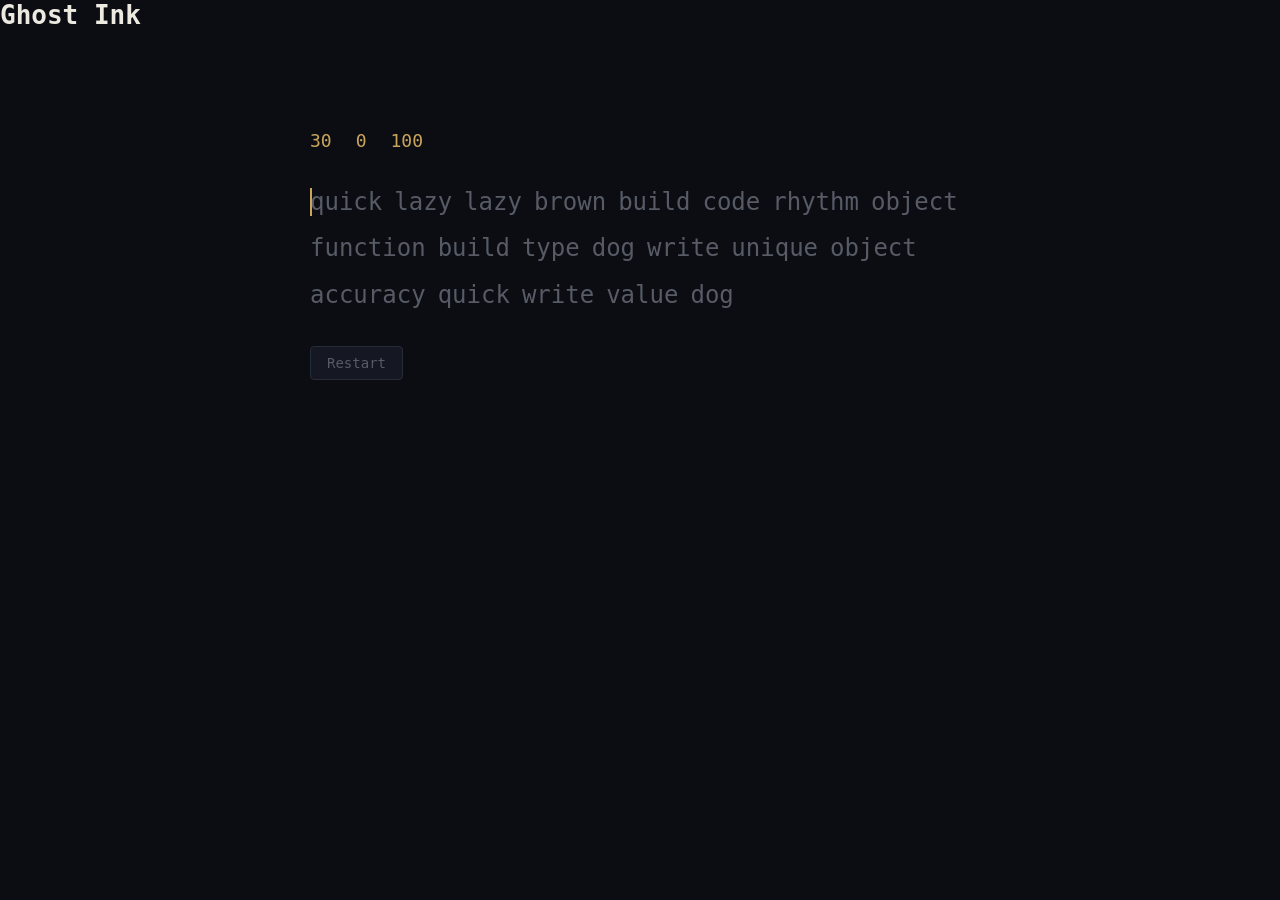
==== index.html @ 23d6d2f1 "feat: generate signature key from typing metrics using Web Crypto" ====
<!DOCTYPE html>
<html lang="en">
<head>
  <meta charset="UTF-8">
  <meta name="viewport" content="width=device-width, initial-scale=1.0">
  <title>Ghost Ink</title>
  <link rel="stylesheet" href="css/style.css">
</head>
<body>

  <header>
    <h1>Ghost Ink</h1>
  </header>

  <main>

    <div id="stats-bar">
      <span id="stat-time">30</span>
      <span id="stat-wpm">0</span>
      <span id="stat-accuracy">100</span>
    </div>

    <div id="wordsWrapper">
      <div id="words"></div>
      <div id="caret"></div>
    </div>

    <input type="text" id="wordsInput" autocomplete="off">

    <button id="restart-btn">Restart</button>

    <section id="results-panel" hidden>
      <p>WPM: <span id="result-wpm"></span></p>
      <p>Accuracy: <span id="result-accuracy"></span></p>
      <p>Consistency: <span id="result-consistency"></span></p>
      <p>Signature: <code id="signature-key"></code></p>
    </section>

  </main>

  <script src="js/words.js"></script>
  <script src="js/app.js"></script>

</body>
</html>
---- css/style.css ----
* {
  margin: 0;
  padding: 0;
  box-sizing: border-box;
}

body {
  background-color: #0b0d12;
  color: #ece9e1;
  font-family: monospace;
}

main {
  max-width: 700px;
  margin: 100px auto;
  padding: 0 20px;
}

#stats-bar {
  display: flex;
  gap: 24px;
  margin-bottom: 32px;
  font-size: 18px;
  color: #c9a55c;
}

#wordsWrapper {
  position: relative;
  margin-bottom: 24px;
}

#words {
  display: flex;
  flex-wrap: wrap;
  font-size: 24px;
  line-height: 1.6;
}

.word {
  margin-right: 12px;
  margin-bottom: 8px;
}

.char {
  color: #565b66;
}

.char.correct {
  color: #4ecdc4;
}

.char.incorrect {
  color: #d9534f;
}

#caret {
  position: absolute;
  width: 2px;
  height: 28px;
  background: #c9a55c;
  top: 0;
  left: 0;
  animation: blink 1s step-end infinite;
}

@keyframes blink {
  50% { opacity: 0; }
}

#wordsInput {
  position: absolute;
  opacity: 0;
  pointer-events: none;
}

button {
  font-family: inherit;
  font-size: 14px;
  color: #565b66;
  background: #151822;
  border: 1px solid #262b38;
  border-radius: 4px;
  padding: 8px 16px;
  cursor: pointer;
}

button:hover {
  color: #ece9e1;
  border-color: #565b66;
}

#results-panel {
  margin-top: 32px;
  padding: 20px;
  background: #151822;
  border: 1px solid #262b38;
  border-radius: 4px;
}

#results-panel p {
  margin-bottom: 8px;
  color: #565b66;
}

#results-panel span {
  color: #ece9e1;
  font-weight: bold;
}

.char.extra {
  opacity: 0.7;
}
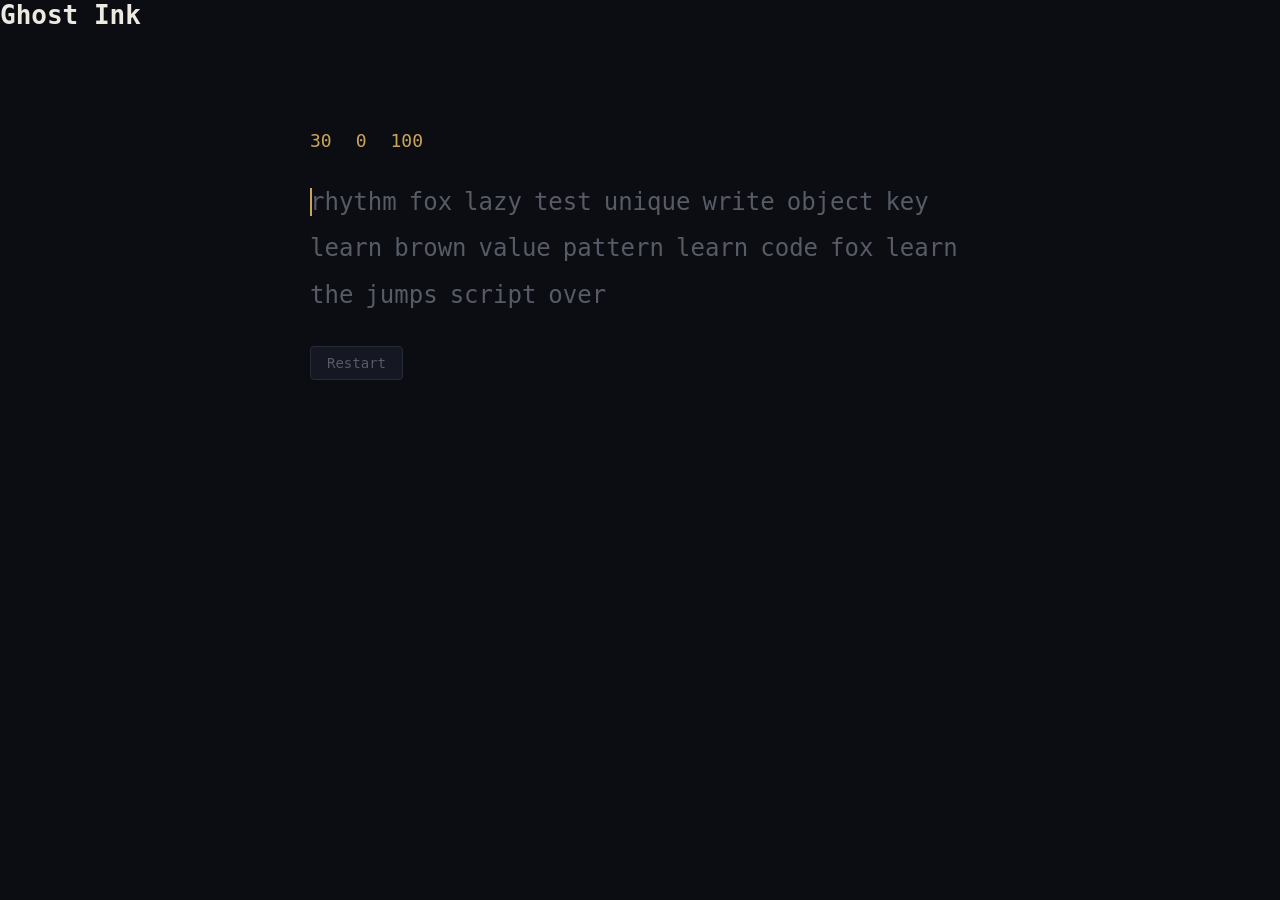
==== commit c0f8e238: "feat: storing typing sessions to IndexedDB" ====
--- a/index.html
+++ b/index.html
@@ -39,6 +39,7 @@
   </main>
 
   <script src="js/words.js"></script>
+  <script src="js/db.js"></script>
   <script src="js/app.js"></script>
 
 </body>
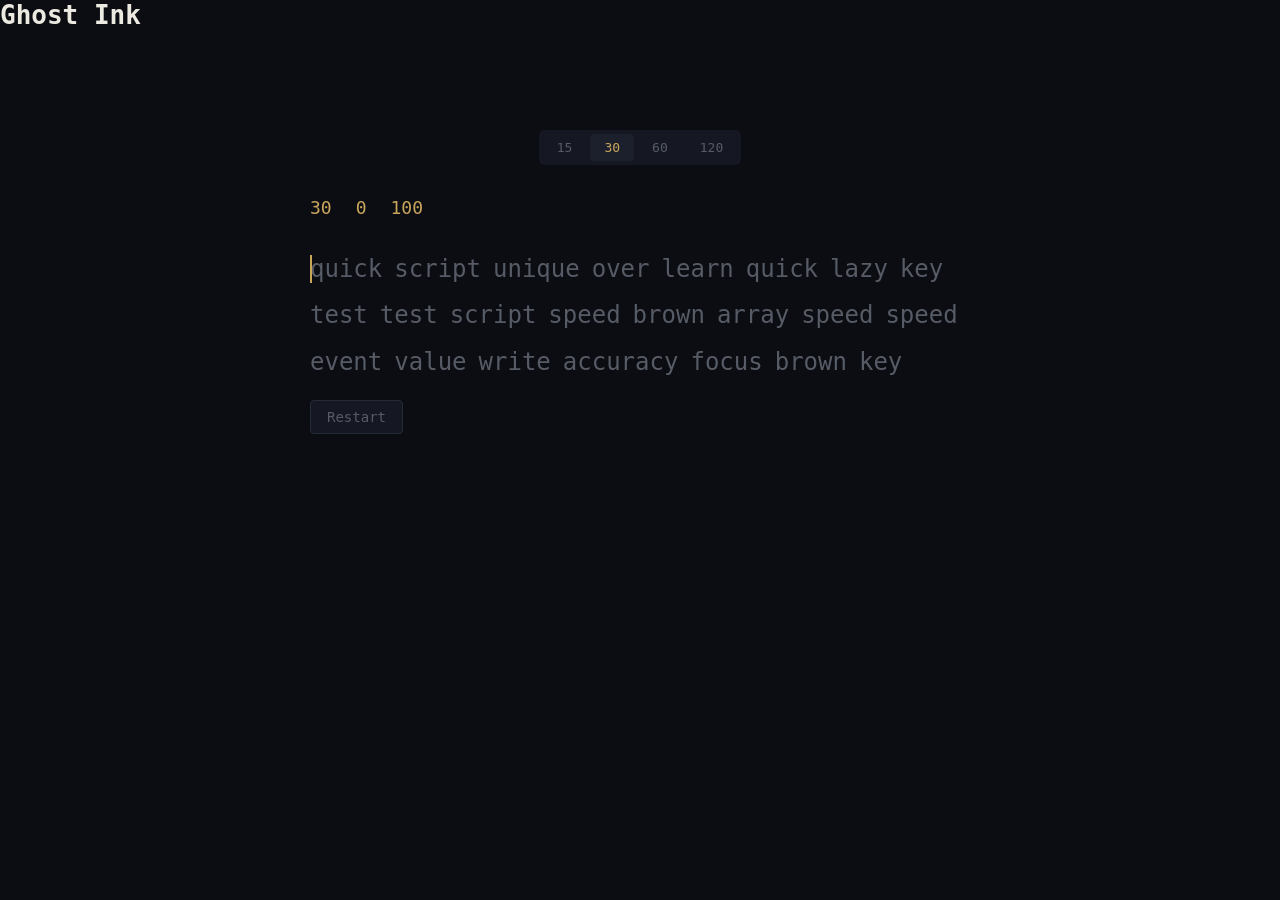
==== commit 7f821e86: "feat: Added scrolling functionality and variable time selection." ====
--- a/index.html
+++ b/index.html
@@ -14,6 +14,14 @@
 
   <main>
 
+    <div id="config-bar">
+      <button class="config-btn" data-time="15">15</button>
+      <button class="config-btn active" data-time="30">30</button>
+      <button class="config-btn" data-time="60">60</button>
+      <button class="config-btn" data-time="120">120</button>
+    </div>
+    
+    
     <div id="stats-bar">
       <span id="stat-time">30</span>
       <span id="stat-wpm">0</span>
--- a/css/style.css
+++ b/css/style.css
@@ -27,13 +27,17 @@
 #wordsWrapper {
   position: relative;
   margin-bottom: 24px;
+  height: 126px;
+  overflow: hidden;
 }
+
 
 #words {
   display: flex;
   flex-wrap: wrap;
   font-size: 24px;
   line-height: 1.6;
+  transition: transform 0.2s ease;
 }
 
 .word {
@@ -109,4 +113,29 @@
 
 .char.extra {
   opacity: 0.7;
+}
+
+#config-bar {
+  display: flex;
+  gap: 4px;
+  width: fit-content;
+  margin: 0 auto 32px;
+  background: #151822;
+  border-radius: 6px;
+  padding: 4px;
+}
+
+.config-btn {
+  border: none;
+  background: transparent;
+  padding: 6px 14px;
+  font-size: 13px;
+  color: #565b66;
+  cursor: pointer;
+  border-radius: 4px;
+}
+
+.config-btn.active {
+  color: #c9a55c;
+  background: #1c202c;
 }
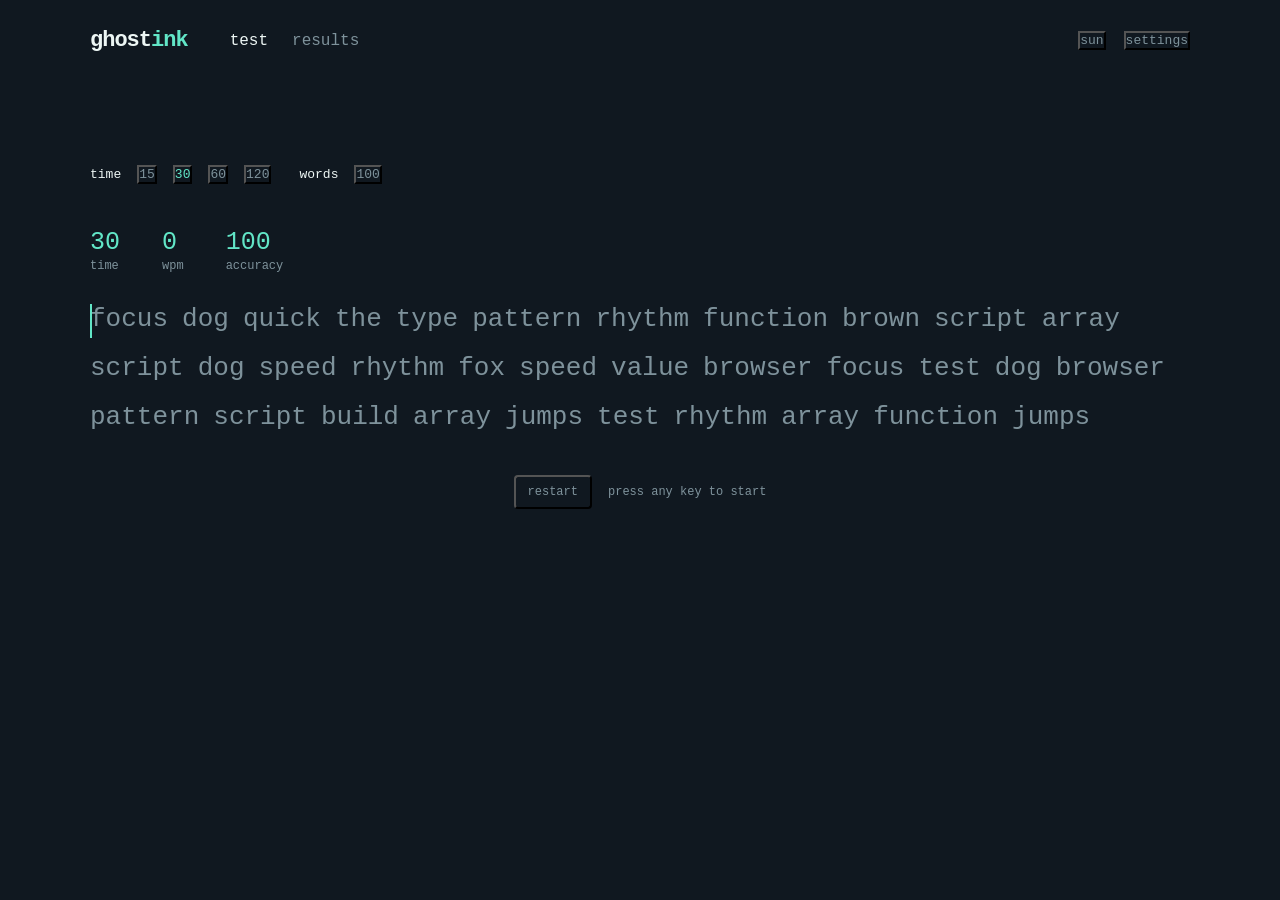
==== commit 39a243e5: "fix: Updated the UI with new Color palette." ====
--- a/index.html
+++ b/index.html
@@ -9,23 +9,40 @@
 <body>
 
   <header>
-    <h1>Ghost Ink</h1>
+    <div class="nav-shell">
+      <a class="brand" href="./">ghost<span>ink</span></a>
+      <nav aria-label="Primary navigation">
+        <a class="nav-link active" href="#test">test</a>
+        <a class="nav-link" href="#results-panel">results</a>
+      </nav>
+      <div class="nav-actions">
+        <button class="icon-btn" type="button" aria-label="Toggle theme">sun</button>
+        <button class="icon-btn" type="button" aria-label="Open settings">settings</button>
+      </div>
+    </div>
   </header>
 
-  <main>
+  <main id="test">
 
     <div id="config-bar">
-      <button class="config-btn" data-time="15">15</button>
-      <button class="config-btn active" data-time="30">30</button>
-      <button class="config-btn" data-time="60">60</button>
-      <button class="config-btn" data-time="120">120</button>
+      <div class="config-group" aria-label="Test duration">
+        <span class="config-label">time</span>
+        <button class="config-btn" data-time="15">15</button>
+        <button class="config-btn active" data-time="30">30</button>
+        <button class="config-btn" data-time="60">60</button>
+        <button class="config-btn" data-time="120">120</button>
+      </div>
+      <div class="config-group" aria-label="Word count">
+        <span class="config-label">words</span>
+        <button class="config-btn" type="button">100</button>
+      </div>
     </div>
     
     
     <div id="stats-bar">
-      <span id="stat-time">30</span>
-      <span id="stat-wpm">0</span>
-      <span id="stat-accuracy">100</span>
+      <div class="stat"><span class="stat-value" id="stat-time">30</span><span class="stat-label">time</span></div>
+      <div class="stat"><span class="stat-value" id="stat-wpm">0</span><span class="stat-label">wpm</span></div>
+      <div class="stat"><span class="stat-value" id="stat-accuracy">100</span><span class="stat-label">accuracy</span></div>
     </div>
 
     <div id="wordsWrapper">
@@ -35,9 +52,16 @@
 
     <input type="text" id="wordsInput" autocomplete="off">
 
-    <button id="restart-btn">Restart</button>
+    <div class="test-controls">
+      <button id="restart-btn" type="button" title="Restart test">restart</button>
+      <span class="hint">press any key to start</span>
+    </div>
 
     <section id="results-panel" hidden>
+      <div class="results-heading">
+        <span class="eyebrow">test complete</span>
+        <h2>your result</h2>
+      </div>
       <p>WPM: <span id="result-wpm"></span></p>
       <p>Accuracy: <span id="result-accuracy"></span></p>
       <p>Consistency: <span id="result-consistency"></span></p>
--- a/css/style.css
+++ b/css/style.css
@@ -1,3 +1,14 @@
+:root {
+  --bg: #101820;
+  --panel: #1b2833;
+  --text: #edf6f4;
+  --muted: #7e929b;
+  --accent: #62e6c7;
+  --correct: #12df94;
+  --error: #ff7b8a;
+  --border: #344653;
+}
+
 * {
   margin: 0;
   padding: 0;
@@ -5,63 +16,167 @@
 }
 
 body {
-  background-color: #0b0d12;
-  color: #ece9e1;
-  font-family: monospace;
+  min-width: 320px;
+  background: var(--bg);
+  color: var(--text);
+  font-family: "SFMono-Regular", Consolas, "Liberation Mono", monospace;
+  font-size: 16px;
+}
+
+button, a {
+  font: inherit;
+}
+
+header {
+  padding: 28px 32px 0;
+}
+
+.nav-shell {
+  display: flex;
+  align-items: center;
+  width: min(1100px, 100%);
+  margin: 0 auto;
+  gap: 42px;
+}
+
+.brand {
+  color: var(--text);
+  font-size: 22px;
+  font-weight: 700;
+  letter-spacing: -1px;
+  text-decoration: none;
+}
+
+.brand span {
+  color: var(--accent);
+}
+
+nav {
+  display: flex;
+  gap: 24px;
+}
+
+.nav-link, .icon-btn {
+  color: var(--muted);
+  text-decoration: none;
+  transition: color 120ms ease;
+}
+
+.nav-link:hover, .nav-link.active, .icon-btn:hover {
+  color: var(--text);
+}
+
+.nav-actions {
+  display: flex;
+  gap: 18px;
+  margin-left: auto;
+}
+
+.icon-btn {
+  background: transparent;
+  cursor: pointer;
+  font-size: 13px;
 }
 
 main {
-  max-width: 700px;
-  margin: 100px auto;
-  padding: 0 20px;
+  width: min(1100px, calc(100% - 64px));
+  margin: 112px auto 80px;
+}
+
+#config-bar {
+  display: flex;
+  align-items: center;
+  gap: 28px;
+  margin-bottom: 46px;
+  color: var(--muted);
+  font-size: 13px;
+}
+
+.config-group {
+  display: flex;
+  align-items: center;
+  gap: 16px;
+}
+
+.config-label {
+  color: var(--text);
+}
+
+.config-btn {
+  padding: 0;
+  color: var(--muted);
+  background: transparent;
+  cursor: pointer;
+}
+
+.config-btn:hover, .config-btn.active {
+  color: var(--accent);
 }
 
 #stats-bar {
   display: flex;
-  gap: 24px;
-  margin-bottom: 32px;
-  font-size: 18px;
-  color: #c9a55c;
+  gap: 42px;
+  margin-bottom: 24px;
+}
+
+.stat {
+  display: flex;
+  flex-direction: column;
+  gap: 4px;
+}
+
+.stat-value {
+  color: var(--accent);
+  font-size: 25px;
+  line-height: 1;
+}
+
+.stat-label {
+  color: var(--muted);
+  font-size: 12px;
 }
 
 #wordsWrapper {
   position: relative;
+  height: 154px;
   margin-bottom: 24px;
-  height: 126px;
   overflow: hidden;
 }
 
-
 #words {
   display: flex;
   flex-wrap: wrap;
-  font-size: 24px;
-  line-height: 1.6;
-  transition: transform 0.2s ease;
+  align-content: flex-start;
+  font-size: 26px;
+  line-height: 1.7;
 }
 
 .word {
-  margin-right: 12px;
-  margin-bottom: 8px;
+  margin-right: 14px;
+  margin-bottom: 5px;
 }
 
 .char {
-  color: #565b66;
+  color: var(--muted);
 }
 
 .char.correct {
-  color: #4ecdc4;
+  color: var(--correct);
 }
 
 .char.incorrect {
-  color: #d9534f;
+  color: var(--error);
+}
+
+.char.extra {
+  opacity: 0.7;
 }
 
 #caret {
   position: absolute;
   width: 2px;
-  height: 28px;
-  background: #c9a55c;
+  height: 34px;
+  background: var(--accent);
   top: 0;
   left: 0;
   animation: blink 1s step-end infinite;
@@ -77,65 +192,103 @@
   pointer-events: none;
 }
 
-button {
-  font-family: inherit;
-  font-size: 14px;
-  color: #565b66;
-  background: #151822;
-  border: 1px solid #262b38;
-  border-radius: 4px;
-  padding: 8px 16px;
-  cursor: pointer;
-}
-
-button:hover {
-  color: #ece9e1;
-  border-color: #565b66;
-}
-
-#results-panel {
-  margin-top: 32px;
-  padding: 20px;
-  background: #151822;
-  border: 1px solid #262b38;
-  border-radius: 4px;
-}
-
-#results-panel p {
-  margin-bottom: 8px;
-  color: #565b66;
-}
-
-#results-panel span {
-  color: #ece9e1;
-  font-weight: bold;
-}
-
-.char.extra {
-  opacity: 0.7;
-}
-
-#config-bar {
-  display: flex;
-  gap: 4px;
-  width: fit-content;
-  margin: 0 auto 32px;
-  background: #151822;
-  border-radius: 6px;
-  padding: 4px;
-}
-
-.config-btn {
-  border: none;
+.test-controls {
+  display: flex;
+  align-items: center;
+  justify-content: center;
+  gap: 16px;
+  color: var(--muted);
+  font-size: 12px;
+}
+
+#restart-btn {
+  padding: 8px 12px;
+  color: var(--muted);
   background: transparent;
-  padding: 6px 14px;
-  font-size: 13px;
-  color: #565b66;
   cursor: pointer;
   border-radius: 4px;
 }
 
-.config-btn.active {
-  color: #c9a55c;
-  background: #1c202c;
+#restart-btn:hover {
+  color: var(--accent);
+  background: var(--panel);
+}
+
+#results-panel {
+  width: min(620px, 100%);
+  margin: 72px auto 0;
+  padding-top: 32px;
+  border-top: 1px solid var(--border);
+}
+
+.results-heading {
+  margin-bottom: 28px;
+}
+
+.eyebrow {
+  color: var(--accent);
+  font-size: 12px;
+}
+
+#results-panel h2 {
+  margin-top: 8px;
+  font-size: 24px;
+  font-weight: 400;
+}
+
+#results-panel p {
+  display: flex;
+  justify-content: space-between;
+  padding: 12px 0;
+  color: var(--muted);
+  border-bottom: 1px solid var(--border);
+}
+
+#results-panel span:not(.eyebrow) {
+  color: var(--text);
+  font-weight: 700;
+}
+
+#results-panel code {
+  max-width: 70%;
+  overflow: hidden;
+  color: var(--text);
+  text-overflow: ellipsis;
+}
+
+@media (max-width: 640px) {
+  header {
+    padding: 22px 20px 0;
+  }
+
+  .nav-shell {
+    gap: 24px;
+  }
+
+  .nav-actions {
+    gap: 10px;
+  }
+
+  main {
+    width: calc(100% - 40px);
+    margin-top: 76px;
+  }
+
+  #config-bar {
+    flex-wrap: wrap;
+    gap: 18px;
+    margin-bottom: 36px;
+  }
+
+  #words {
+    font-size: 21px;
+  }
+
+  #wordsWrapper {
+    height: 128px;
+  }
+
+  #caret {
+    height: 28px;
+  }
 }
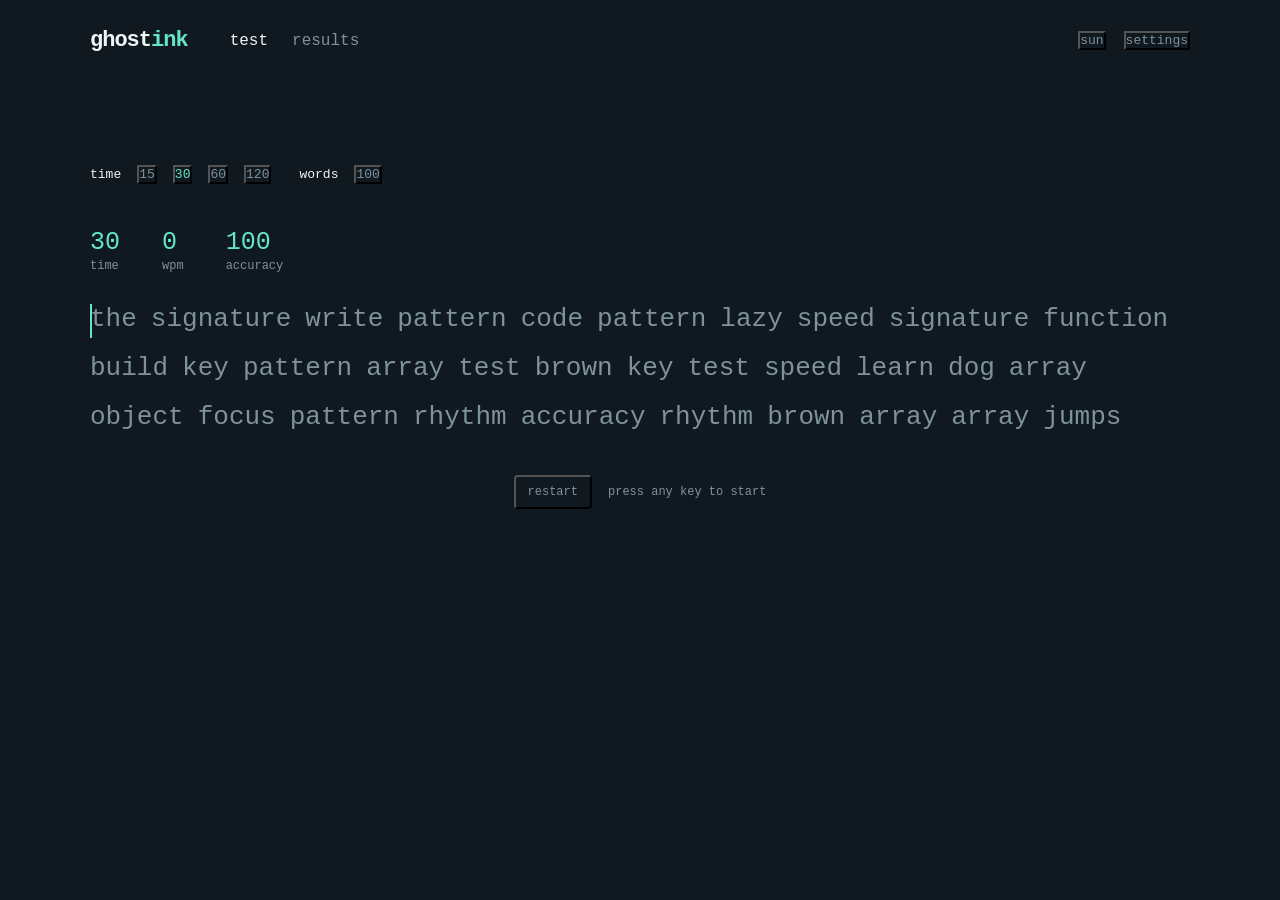
==== commit 708de2a4: "feat: add signature identicon." ====
--- a/index.html
+++ b/index.html
@@ -65,7 +65,13 @@
       <p>WPM: <span id="result-wpm"></span></p>
       <p>Accuracy: <span id="result-accuracy"></span></p>
       <p>Consistency: <span id="result-consistency"></span></p>
-      <p>Signature: <code id="signature-key"></code></p>
+      <div class="signature-card">
+      <canvas id="signature-canvas" width="72" height="72"></canvas>
+      <div class="signature-info">
+        <span class="signature-label">signature</span>
+        <code id="signature-key"></code>
+      </div>
+</div>
     </section>
 
   </main>
--- a/css/style.css
+++ b/css/style.css
@@ -291,4 +291,41 @@
   #caret {
     height: 28px;
   }
+}
+
+
+.signature-card {
+  display: flex;
+  align-items: center;
+  gap: 16px;
+  margin-top: 20px;
+  padding: 16px;
+  background: var(--panel);
+  border: 1px solid var(--border);
+  border-radius: 8px;
+}
+
+#signature-canvas {
+  border-radius: 6px;
+  flex-shrink: 0;
+}
+
+.signature-info {
+  display: flex;
+  flex-direction: column;
+  gap: 6px;
+  min-width: 0;
+}
+
+.signature-label {
+  color: var(--muted);
+  font-size: 11px;
+  text-transform: uppercase;
+  letter-spacing: 0.05em;
+}
+
+#signature-key {
+  color: var(--text);
+  font-size: 13px;
+  word-break: break-all;
 }
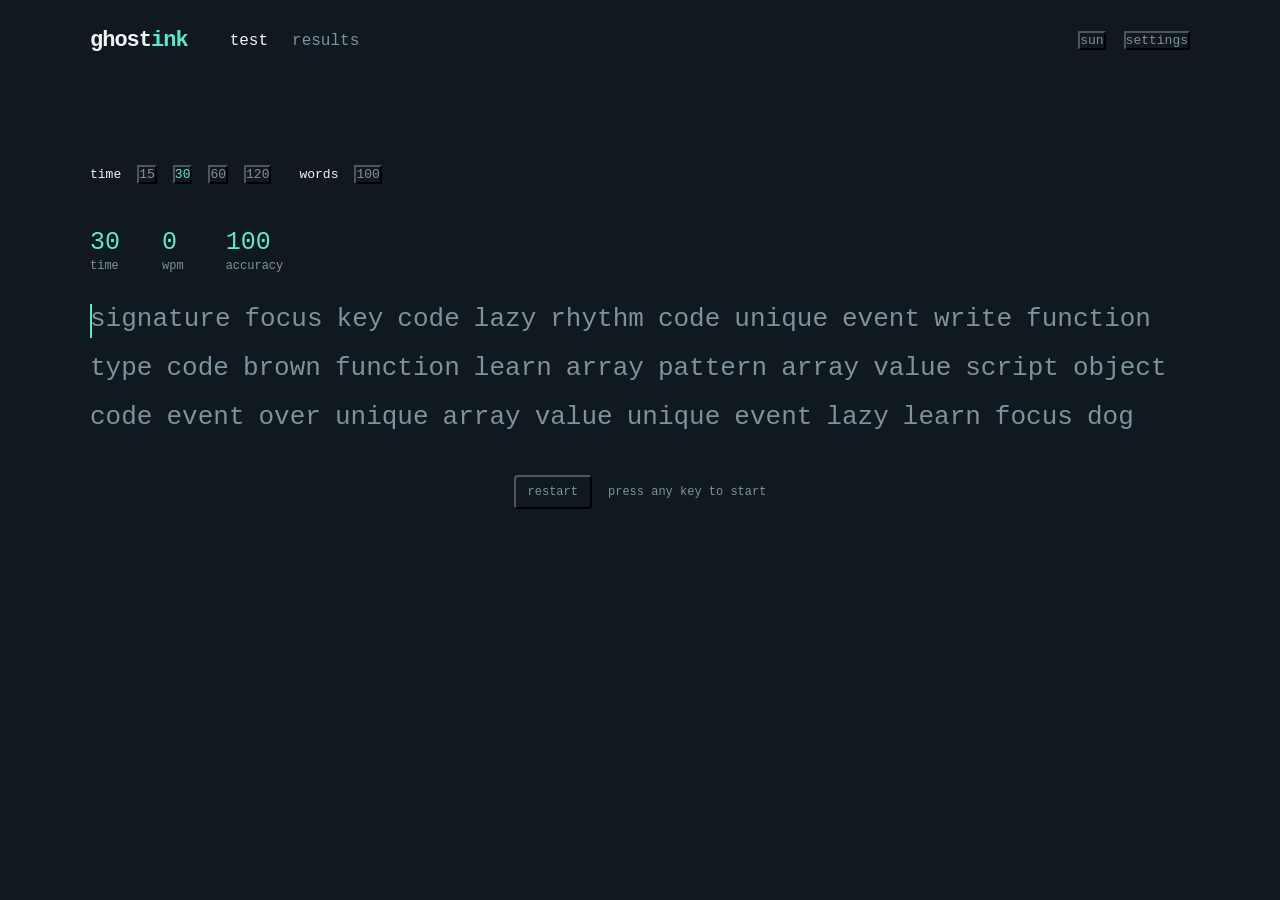
==== commit aed74c49: "feat: connect navigation between test and gallery pages" ====
--- a/index.html
+++ b/index.html
@@ -13,7 +13,7 @@
       <a class="brand" href="./">ghost<span>ink</span></a>
       <nav aria-label="Primary navigation">
         <a class="nav-link active" href="#test">test</a>
-        <a class="nav-link" href="#results-panel">results</a>
+        <a class="nav-link" href="gallery.html">results</a>
       </nav>
       <div class="nav-actions">
         <button class="icon-btn" type="button" aria-label="Toggle theme">sun</button>
@@ -72,6 +72,7 @@
         <code id="signature-key"></code>
       </div>
 </div>
+  <a href="gallery.html" class="gallery-link">view your signature gallery →</a>
     </section>
 
   </main>
--- a/css/style.css
+++ b/css/style.css
@@ -328,4 +328,56 @@
   color: var(--text);
   font-size: 13px;
   word-break: break-all;
+}
+
+#gallery-grid {
+  display: grid;
+  grid-template-columns: repeat(auto-fill, minmax(72px, 1fr));
+  gap: 12px;
+  max-width: 500px;
+  margin-bottom: 32px;
+}
+
+.gallery-tile {
+  padding: 0;
+  border: 1px solid var(--border);
+  border-radius: 8px;
+  background: transparent;
+  cursor: pointer;
+  overflow: hidden;
+  transition: border-color 150ms ease;
+}
+
+.gallery-tile:hover {
+  border-color: var(--accent);
+}
+
+.gallery-tile canvas {
+  display: block;
+  width: 100%;
+  height: auto;
+}
+
+.detail-stats {
+  display: flex;
+  gap: 24px;
+  margin-top: 16px;
+  color: var(--muted);
+}
+
+.detail-stats span {
+  color: var(--text);
+  font-weight: 700;
+}
+
+.gallery-link {
+  display: inline-block;
+  margin-top: 20px;
+  color: var(--accent);
+  text-decoration: none;
+  font-size: 13px;
+}
+
+.gallery-link:hover {
+  text-decoration: underline;
 }
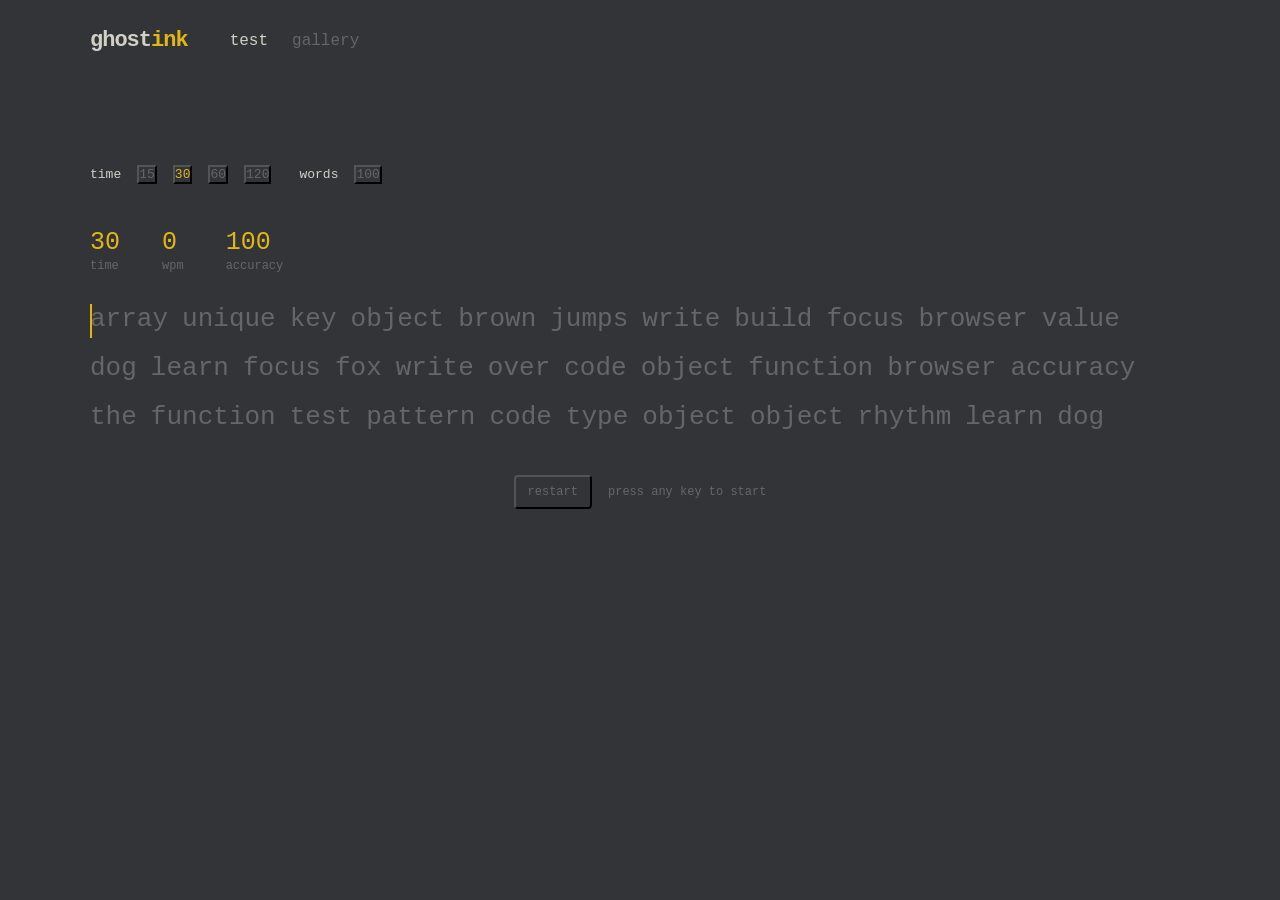
==== commit a656d675: "refactor: unified data-driven navbar" ====
--- a/index.html
+++ b/index.html
@@ -6,21 +6,10 @@
   <title>Ghost Ink</title>
   <link rel="stylesheet" href="css/style.css">
 </head>
+
 <body>
-
-  <header>
-    <div class="nav-shell">
-      <a class="brand" href="./">ghost<span>ink</span></a>
-      <nav aria-label="Primary navigation">
-        <a class="nav-link active" href="#test">test</a>
-        <a class="nav-link" href="gallery.html">results</a>
-      </nav>
-      <div class="nav-actions">
-        <button class="icon-btn" type="button" aria-label="Toggle theme">sun</button>
-        <button class="icon-btn" type="button" aria-label="Open settings">settings</button>
-      </div>
-    </div>
-  </header>
+  <header id="site-header"></header>
+  <script src="js/navbar.js"></script>
 
   <main id="test">
 
--- a/css/style.css
+++ b/css/style.css
@@ -1,12 +1,12 @@
 :root {
-  --bg: #101820;
-  --panel: #1b2833;
-  --text: #edf6f4;
-  --muted: #7e929b;
-  --accent: #62e6c7;
-  --correct: #12df94;
-  --error: #ff7b8a;
-  --border: #344653;
+  --bg: #323437;
+  --panel: #2c2e31;
+  --text: #d1d0c5;
+  --muted: #646669;
+  --accent: #e2b714;
+  --correct: #e2b714;
+  --error: #ca4754;
+  --border: #3c3f41;
 }
 
 * {
@@ -64,18 +64,6 @@
 
 .nav-link:hover, .nav-link.active, .icon-btn:hover {
   color: var(--text);
-}
-
-.nav-actions {
-  display: flex;
-  gap: 18px;
-  margin-left: auto;
-}
-
-.icon-btn {
-  background: transparent;
-  cursor: pointer;
-  font-size: 13px;
 }
 
 main {
@@ -293,7 +281,6 @@
   }
 }
 
-
 .signature-card {
   display: flex;
   align-items: center;
@@ -305,7 +292,8 @@
   border-radius: 8px;
 }
 
-#signature-canvas {
+#signature-canvas,
+#detail-canvas {
   border-radius: 6px;
   flex-shrink: 0;
 }
@@ -324,6 +312,7 @@
   letter-spacing: 0.05em;
 }
 
+.signature-info code,
 #signature-key {
   color: var(--text);
   font-size: 13px;
@@ -332,52 +321,150 @@
 
 #gallery-grid {
   display: grid;
-  grid-template-columns: repeat(auto-fill, minmax(72px, 1fr));
-  gap: 12px;
-  max-width: 500px;
-  margin-bottom: 32px;
+  grid-template-columns: repeat(auto-fill, minmax(92px, 1fr));
+  gap: 16px;
+  max-width: none;
+  margin-bottom: 48px;
 }
 
 .gallery-tile {
+  min-width: 0;
   padding: 0;
   border: 1px solid var(--border);
   border-radius: 8px;
-  background: transparent;
+  background: var(--panel);
   cursor: pointer;
   overflow: hidden;
-  transition: border-color 150ms ease;
-}
-
-.gallery-tile:hover {
+  aspect-ratio: 1;
+  transition: border-color 150ms ease, background 150ms ease, transform 150ms ease,
+    box-shadow 150ms ease;
+}
+
+.gallery-tile:hover,
+.gallery-tile:focus-visible {
+  background: #3c3f41;
   border-color: var(--accent);
+  box-shadow: 0 10px 22px rgba(0, 0, 0, 0.18);
+  outline: none;
+  transform: translateY(-3px);
+}
+
+.gallery-tile:focus-visible {
+  box-shadow: 0 0 0 2px var(--bg), 0 0 0 4px var(--accent);
 }
 
 .gallery-tile canvas {
   display: block;
   width: 100%;
-  height: auto;
+  height: 100%;
+}
+
+#gallery-detail {
+  max-width: none;
+  padding-top: 32px;
+  border-top: 1px solid var(--border);
 }
 
 .detail-stats {
   display: flex;
-  gap: 24px;
+  gap: 0;
+  justify-content: space-between;
+  max-width: 520px;
+  margin-top: 18px;
+  padding: 20px 4px 0;
+}
+
+.detail-stats p {
+  display: flex;
+  flex-direction: column-reverse;
+  gap: 4px;
+  color: var(--muted);
+  font-size: 12px;
+  text-transform: uppercase;
+  letter-spacing: 0.05em;
+}
+
+.detail-stats span {
+  color: var(--text);
+  font-size: 20px;
+  font-weight: 700;
+  text-transform: none;
+  letter-spacing: normal;
+}
+
+.gallery-intro {
+  max-width: 640px;
+  margin-bottom: 48px;
+}
+
+.gallery-page {
+  margin-top: 84px;
+}
+
+.gallery-intro .eyebrow {
+  display: block;
+  margin-bottom: 14px;
+}
+
+.page-title {
+  font-size: clamp(32px, 5vw, 48px);
+  font-weight: 400;
+  letter-spacing: -2px;
+  line-height: 1.05;
+}
+
+.page-subtitle {
+  max-width: 420px;
   margin-top: 16px;
   color: var(--muted);
-}
-
-.detail-stats span {
-  color: var(--text);
-  font-weight: 700;
-}
-
-.gallery-link {
-  display: inline-block;
-  margin-top: 20px;
-  color: var(--accent);
-  text-decoration: none;
-  font-size: 13px;
-}
-
-.gallery-link:hover {
-  text-decoration: underline;
+  font-size: 14px;
+  line-height: 1.7;
+}
+
+.gallery-content {
+  max-width: 760px;
+}
+
+.signature-card {
+  margin-top: 0;
+  padding: 20px;
+  gap: 20px;
+  background: linear-gradient(135deg, var(--panel), #292b2e);
+}
+
+.empty-state {
+  padding: 32px 0;
+  color: var(--muted);
+  line-height: 1.7;
+}
+
+@media (max-width: 640px) {
+  .gallery-page {
+    margin-top: 72px;
+  }
+
+  .gallery-intro {
+    margin-bottom: 40px;
+  }
+
+  .page-title {
+    letter-spacing: -1px;
+  }
+
+  #gallery-grid {
+    grid-template-columns: repeat(3, minmax(0, 1fr));
+    gap: 12px;
+    margin-bottom: 40px;
+  }
+
+  .signature-card {
+    align-items: flex-start;
+    padding: 16px;
+  }
+
+  .detail-stats {
+    gap: 18px;
+    justify-content: flex-start;
+    flex-wrap: wrap;
+  }
 }
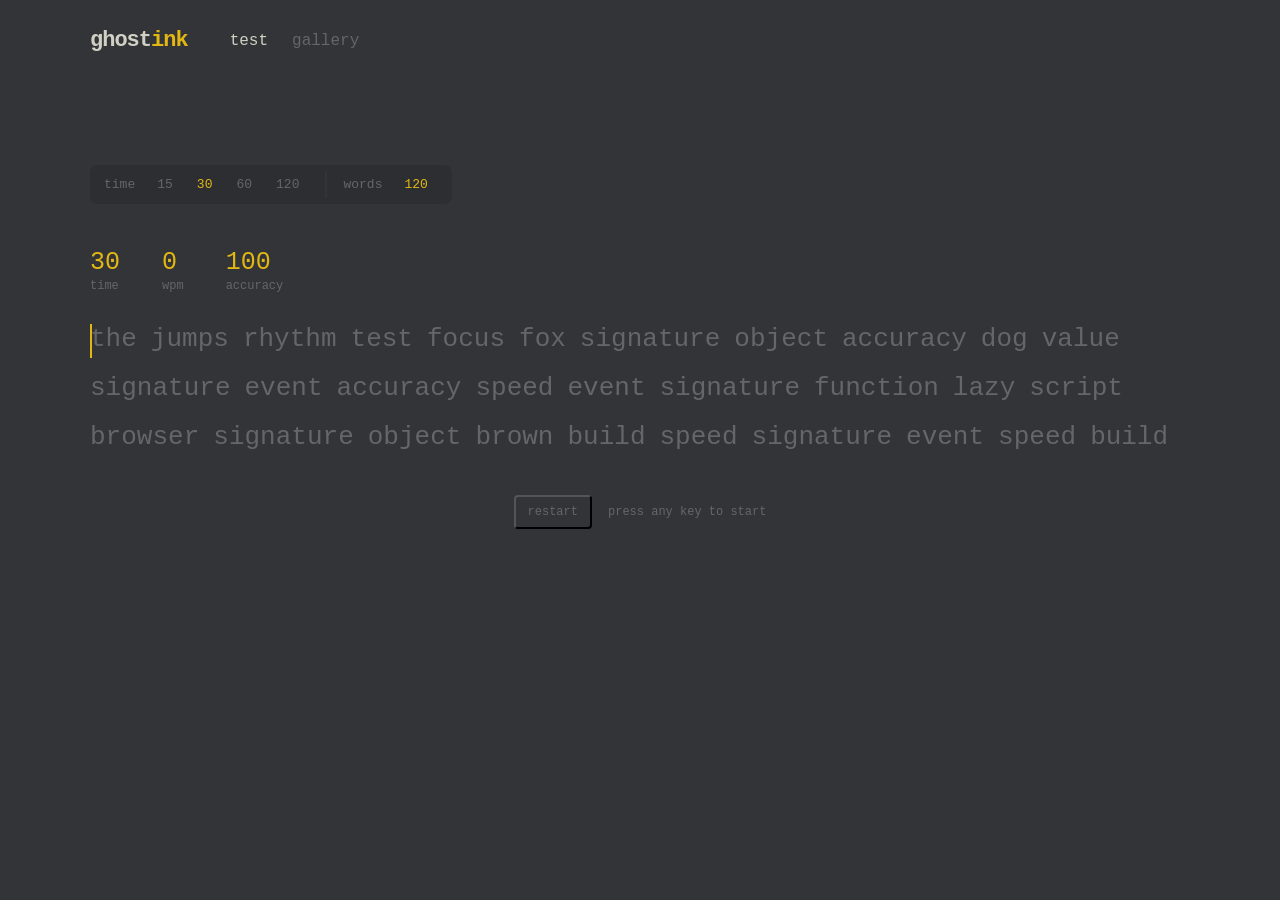
==== commit 4360bc8a: "style: restyle config bar, show generated word count" ====
--- a/index.html
+++ b/index.html
@@ -22,8 +22,8 @@
         <button class="config-btn" data-time="120">120</button>
       </div>
       <div class="config-group" aria-label="Word count">
-        <span class="config-label">words</span>
-        <button class="config-btn" type="button">100</button>
+          <span class="config-label">words</span>
+          <span class="config-value" id="word-count">120</span>
       </div>
     </div>
     
--- a/css/style.css
+++ b/css/style.css
@@ -56,13 +56,14 @@
   gap: 24px;
 }
 
-.nav-link, .icon-btn {
+.nav-link {
   color: var(--muted);
   text-decoration: none;
   transition: color 120ms ease;
 }
 
-.nav-link:hover, .nav-link.active, .icon-btn:hover {
+.nav-link:hover,
+.nav-link.active {
   color: var(--text);
 }
 
@@ -74,30 +75,60 @@
 #config-bar {
   display: flex;
   align-items: center;
-  gap: 28px;
+  flex-wrap: wrap;
+  gap: 8px;
+  width: fit-content;
   margin-bottom: 46px;
-  color: var(--muted);
+  padding: 6px;
+  background: var(--panel);
+  border-radius: 8px;
   font-size: 13px;
 }
 
 .config-group {
   display: flex;
   align-items: center;
-  gap: 16px;
+  gap: 4px;
+  padding: 0 8px;
+}
+
+.config-group + .config-group {
+  padding-left: 16px;
+  border-left: 2px solid var(--bg);
 }
 
 .config-label {
-  color: var(--text);
+  margin-right: 8px;
+  color: var(--muted);
 }
 
 .config-btn {
-  padding: 0;
-  color: var(--muted);
+  padding: 6px 10px;
+  border: none;
+  border-radius: 4px;
   background: transparent;
+  color: var(--muted);
+  font: inherit;
+  font-size: 13px;
   cursor: pointer;
-}
-
-.config-btn:hover, .config-btn.active {
+  transition: color 125ms ease;
+}
+
+.config-btn:hover {
+  color: var(--text);
+}
+
+.config-btn.active {
+  color: var(--accent);
+}
+
+.config-btn:focus-visible {
+  outline: 2px solid var(--accent);
+  outline-offset: 1px;
+}
+
+.config-value {
+  padding: 6px 10px;
   color: var(--accent);
 }
 
@@ -244,50 +275,36 @@
   text-overflow: ellipsis;
 }
 
-@media (max-width: 640px) {
-  header {
-    padding: 22px 20px 0;
-  }
-
-  .nav-shell {
-    gap: 24px;
-  }
-
-  .nav-actions {
-    gap: 10px;
-  }
-
-  main {
-    width: calc(100% - 40px);
-    margin-top: 76px;
-  }
-
-  #config-bar {
-    flex-wrap: wrap;
-    gap: 18px;
-    margin-bottom: 36px;
-  }
-
-  #words {
-    font-size: 21px;
-  }
-
-  #wordsWrapper {
-    height: 128px;
-  }
-
-  #caret {
-    height: 28px;
-  }
+#results-panel .signature-card {
+  margin-top: 24px;
+}
+
+.gallery-link {
+  display: inline-block;
+  margin-top: 24px;
+  padding: 9px 16px;
+  background: var(--panel);
+  border-radius: 6px;
+  color: var(--text);
+  font-size: 13px;
+  line-height: 1;
+  text-decoration: none;
+  transition: background 125ms ease, color 125ms ease;
+}
+
+.gallery-link:hover,
+.gallery-link:focus-visible {
+  background: var(--text);
+  color: var(--bg);
+  outline: none;
 }
 
 .signature-card {
   display: flex;
   align-items: center;
-  gap: 16px;
-  margin-top: 20px;
-  padding: 16px;
-  background: var(--panel);
+  gap: 20px;
+  padding: 20px;
+  background: linear-gradient(135deg, var(--panel), #292b2e);
   border: 1px solid var(--border);
   border-radius: 8px;
 }
@@ -317,6 +334,45 @@
   color: var(--text);
   font-size: 13px;
   word-break: break-all;
+}
+
+.gallery-page {
+  margin-top: 84px;
+}
+
+.gallery-intro {
+  max-width: 640px;
+  margin-bottom: 48px;
+}
+
+.gallery-intro .eyebrow {
+  display: block;
+  margin-bottom: 14px;
+}
+
+.gallery-content {
+  max-width: 760px;
+}
+
+.page-title {
+  font-size: clamp(32px, 5vw, 48px);
+  font-weight: 400;
+  letter-spacing: -2px;
+  line-height: 1.05;
+}
+
+.page-subtitle {
+  max-width: 420px;
+  margin-top: 16px;
+  color: var(--muted);
+  font-size: 14px;
+  line-height: 1.7;
+}
+
+.empty-state {
+  padding: 32px 0;
+  color: var(--muted);
+  line-height: 1.7;
 }
 
 #gallery-grid {
@@ -353,6 +409,11 @@
   box-shadow: 0 0 0 2px var(--bg), 0 0 0 4px var(--accent);
 }
 
+.gallery-tile.selected {
+  border-color: var(--accent);
+  box-shadow: 0 0 0 1px var(--accent);
+}
+
 .gallery-tile canvas {
   display: block;
   width: 100%;
@@ -392,53 +453,119 @@
   letter-spacing: normal;
 }
 
-.gallery-intro {
-  max-width: 640px;
-  margin-bottom: 48px;
-}
-
-.gallery-page {
-  margin-top: 84px;
-}
-
-.gallery-intro .eyebrow {
+.detail-edit {
+  max-width: 520px;
+  margin-top: 28px;
+}
+
+.detail-edit label {
   display: block;
-  margin-bottom: 14px;
-}
-
-.page-title {
-  font-size: clamp(32px, 5vw, 48px);
-  font-weight: 400;
-  letter-spacing: -2px;
-  line-height: 1.05;
-}
-
-.page-subtitle {
-  max-width: 420px;
-  margin-top: 16px;
-  color: var(--muted);
-  font-size: 14px;
-  line-height: 1.7;
-}
-
-.gallery-content {
-  max-width: 760px;
-}
-
-.signature-card {
-  margin-top: 0;
-  padding: 20px;
-  gap: 20px;
-  background: linear-gradient(135deg, var(--panel), #292b2e);
-}
-
-.empty-state {
-  padding: 32px 0;
-  color: var(--muted);
-  line-height: 1.7;
+  margin-bottom: 8px;
+  color: var(--muted);
+  font-size: 11px;
+  text-transform: uppercase;
+  letter-spacing: 0.05em;
+}
+
+.detail-edit-row {
+  display: flex;
+  gap: 10px;
+}
+
+.detail-status {
+  min-height: 18px;
+  margin-top: 8px;
+  color: var(--accent);
+  font-size: 12px;
+}
+
+.link-btn {
+  margin-bottom: 36px;
+}
+
+.detail-edit-row button,
+.link-btn {
+  padding: 9px 16px;
+  background: var(--panel);
+  border: none;
+  border-radius: 6px;
+  color: var(--text);
+  font: inherit;
+  font-size: 13px;
+  line-height: 1;
+  cursor: pointer;
+  transition: background 125ms ease, color 125ms ease;
+}
+
+.detail-edit-row button:hover,
+.detail-edit-row button:focus-visible,
+.link-btn:hover,
+.link-btn:focus-visible {
+  background: var(--text);
+  color: var(--bg);
+  outline: none;
+}
+
+.detail-edit-row button.danger:hover,
+.detail-edit-row button.danger:focus-visible,
+.link-btn.danger:hover,
+.link-btn.danger:focus-visible {
+  background: var(--error);
+  color: var(--bg);
+}
+
+.detail-edit-row input {
+  flex: 1;
+  min-width: 0;
+  padding: 9px 12px;
+  background: var(--panel);
+  border: none;
+  border-radius: 6px;
+  color: var(--text);
+  font: inherit;
+  font-size: 13px;
+  transition: box-shadow 125ms ease;
+}
+
+.detail-edit-row input::placeholder {
+  color: var(--muted);
+}
+
+.detail-edit-row input:focus {
+  outline: none;
+  box-shadow: 0 0 0 2px var(--accent);
 }
 
 @media (max-width: 640px) {
+  header {
+    padding: 22px 20px 0;
+  }
+
+  .nav-shell {
+    gap: 24px;
+  }
+
+  main {
+    width: calc(100% - 40px);
+    margin-top: 76px;
+  }
+
+  #config-bar {
+    margin-bottom: 36px;
+  }
+
+  #words {
+    font-size: 21px;
+  }
+
+  #wordsWrapper {
+    height: 128px;
+  }
+
+  #caret {
+    height: 28px;
+  }
+
   .gallery-page {
     margin-top: 72px;
   }
@@ -467,4 +594,12 @@
     justify-content: flex-start;
     flex-wrap: wrap;
   }
+
+  .detail-edit-row {
+    flex-wrap: wrap;
+  }
+
+  .detail-edit-row input {
+    flex-basis: 100%;
+  }
 }
